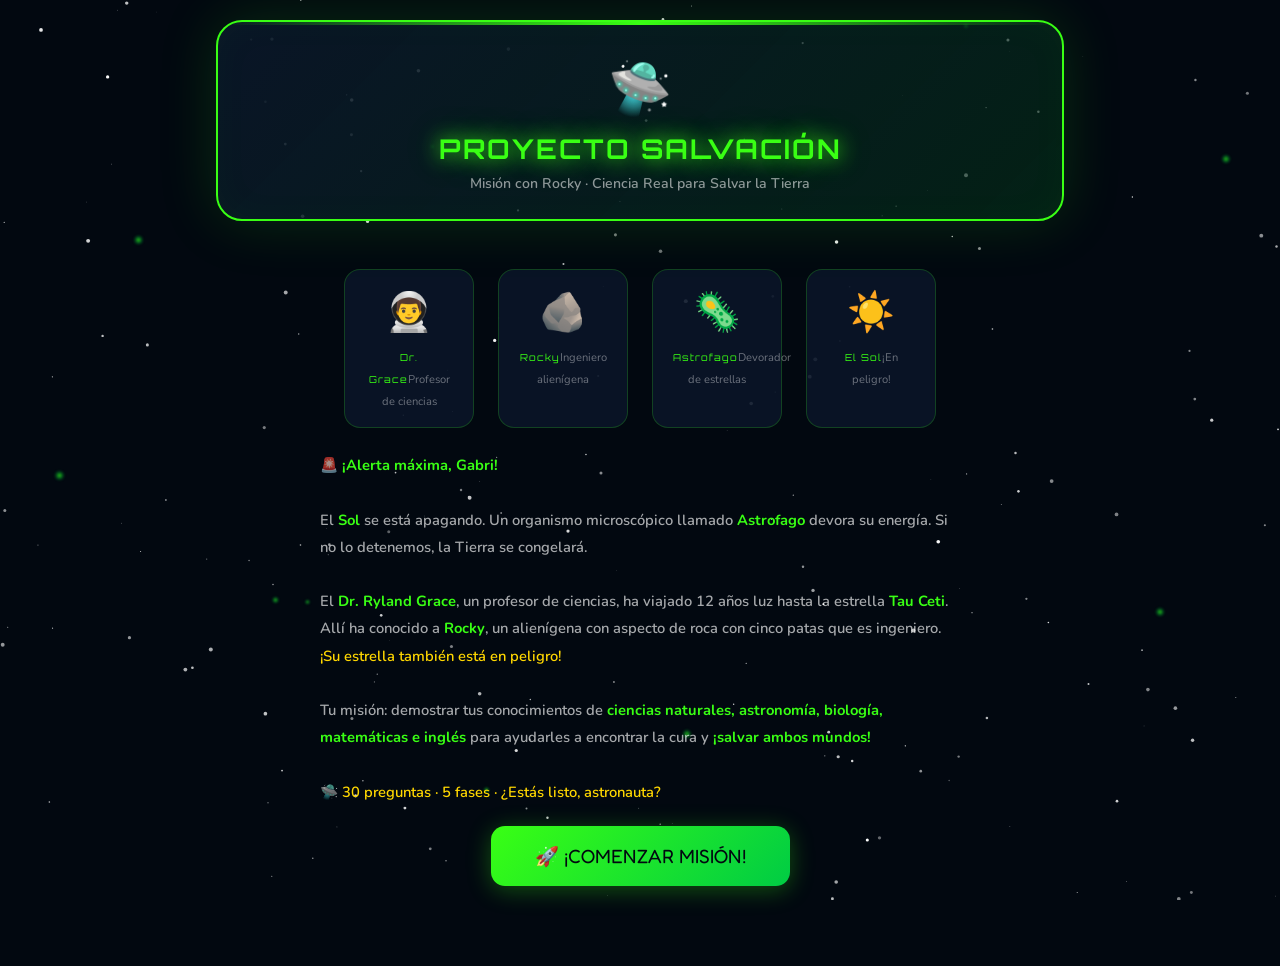
==== proyecto-salvacion-gabri.html @ c3a0a015 "Add files via upload" ====
<!DOCTYPE html>
<html lang="es">
<head>
    <meta charset="UTF-8">
    <meta name="viewport" content="width=device-width, initial-scale=1.0">
    <title>🛸 Proyecto Salvación: Misión con Rocky</title>
    <link href="https://fonts.googleapis.com/css2?family=Fredoka+One&family=Nunito:wght@400;600;700;900&family=Orbitron:wght@400;700;900&display=swap" rel="stylesheet">
    <style>
        *{margin:0;padding:0;box-sizing:border-box}
        body{font-family:'Nunito',sans-serif;background:#020810;color:white;min-height:100vh;overflow-x:hidden}
        canvas#sf{position:fixed;inset:0;z-index:0;pointer-events:none}
        .ap{position:fixed;border-radius:50%;pointer-events:none;z-index:1;background:radial-gradient(circle,rgba(57,255,20,.8),rgba(0,200,50,.4),transparent 70%);filter:blur(1px);animation:af 10s ease-in-out infinite}
        @keyframes af{0%,100%{transform:translateY(0) translateX(0) scale(1);opacity:.25}25%{transform:translateY(-30px) translateX(15px) scale(1.2);opacity:.5}50%{transform:translateY(-15px) translateX(-10px) scale(.9);opacity:.35}75%{transform:translateY(-45px) translateX(20px) scale(1.1);opacity:.55}}
        .pw{position:relative;z-index:2;max-width:880px;margin:0 auto;padding:20px 16px 60px}
        .hdr{text-align:center;padding:32px 24px 26px;background:linear-gradient(135deg,rgba(10,22,40,.95),rgba(5,50,25,.6));border:2px solid #39ff14;border-radius:26px;box-shadow:0 0 60px rgba(57,255,20,.15),inset 0 0 40px rgba(57,255,20,.03);margin-bottom:24px;position:relative;overflow:hidden}
        .hdr::before{content:'';position:absolute;top:0;left:0;right:0;height:3px;background:linear-gradient(90deg,transparent,#39ff14,transparent)}
        .hdr .ship{font-size:3.2rem;display:block;margin-bottom:6px;animation:sb 3s ease-in-out infinite}
        @keyframes sb{0%,100%{transform:translateY(0) rotate(-2deg)}50%{transform:translateY(-14px) rotate(2deg)}}
        .hdr h1{font-family:'Orbitron',sans-serif;font-size:clamp(1.1rem,3.8vw,1.7rem);color:#39ff14;text-shadow:0 0 20px #39ff14,0 0 40px rgba(57,255,20,.3);letter-spacing:2px;line-height:1.4}
        .hdr .sub{color:rgba(255,255,255,.55);font-size:.88rem;font-weight:600;margin-top:6px}
        .gal{display:grid;grid-template-columns:repeat(3,1fr);gap:10px;margin:20px 0;border-radius:14px;overflow:hidden}
        .gal img{width:100%;height:120px;object-fit:cover;border-radius:10px;border:1px solid rgba(57,255,20,.15);transition:all .3s}
        .gal img:hover{border-color:#39ff14;transform:scale(1.03)}
        @media(max-width:500px){.gal{grid-template-columns:1fr 1fr}}
        .cr{display:flex;justify-content:center;gap:24px;margin:24px 0;flex-wrap:wrap}
        .cc{background:rgba(10,22,40,.9);border:1px solid rgba(57,255,20,.2);border-radius:16px;padding:16px 20px;text-align:center;width:130px;transition:all .3s}
        .cc:hover{border-color:#39ff14;transform:translateY(-4px);box-shadow:0 8px 24px rgba(57,255,20,.15)}
        .cc .emo{font-size:2.4rem;display:block;margin-bottom:6px}
        .cc .nm{font-family:'Orbitron',sans-serif;font-size:.6rem;color:#39ff14;letter-spacing:1px}
        .cc .ds{font-size:.7rem;color:rgba(255,255,255,.4);margin-top:4px}
        .story{font-size:.92rem;line-height:1.85;color:rgba(255,255,255,.65);font-weight:600;max-width:640px;margin:16px auto;text-align:left}
        .story strong{color:#39ff14}.story em{color:#ffd700;font-style:normal}
        .st{display:grid;grid-template-columns:auto 1fr auto;gap:16px;align-items:center;padding:14px 20px;background:rgba(10,22,40,.92);border:1px solid rgba(57,255,20,.25);border-radius:14px;margin-bottom:16px}
        .ht{font-size:1.2rem;letter-spacing:2px}
        .po{height:18px;background:rgba(0,0,0,.5);border-radius:9px;border:1px solid rgba(57,255,20,.2);overflow:hidden}
        .pi{height:100%;border-radius:9px;transition:width .6s cubic-bezier(.4,0,.2,1);background:linear-gradient(90deg,#39ff14,#00ff88);box-shadow:0 0 10px #39ff14;position:relative}
        .pi::after{content:'';position:absolute;top:2px;left:4px;right:4px;height:5px;background:rgba(255,255,255,.25);border-radius:4px}
        .prw{position:relative}
        .pl{position:absolute;right:8px;top:50%;transform:translateY(-50%);font-size:.65rem;font-weight:900;color:rgba(255,255,255,.5)}
        .sb{background:rgba(57,255,20,.1);border:1px solid rgba(57,255,20,.3);border-radius:10px;padding:6px 14px;text-align:center}
        .sb .n{font-family:'Orbitron',sans-serif;font-size:1.1rem;color:#39ff14;font-weight:900}
        .sb .l{font-size:.6rem;color:rgba(255,255,255,.4);text-transform:uppercase;letter-spacing:1px}
        .ph{text-align:center;padding:10px;margin-bottom:16px}
        .ph span{font-family:'Orbitron',sans-serif;font-size:.72rem;color:#39ff14;letter-spacing:3px;text-transform:uppercase;background:rgba(57,255,20,.08);padding:6px 18px;border-radius:20px;border:1px solid rgba(57,255,20,.15)}
        .qc{background:rgba(10,22,40,.94);border:2px solid rgba(57,255,20,.3);border-radius:22px;overflow:hidden;box-shadow:0 4px 40px rgba(57,255,20,.08);animation:ci .4s ease-out;margin-bottom:18px}
        @keyframes ci{from{opacity:0;transform:translateY(20px)}to{opacity:1;transform:translateY(0)}}
        .qi{width:100%;height:160px;object-fit:cover;display:block;border-bottom:1px solid rgba(57,255,20,.15)}
        .qb{padding:24px 22px 22px}
        .qn{font-family:'Orbitron',sans-serif;font-size:.68rem;color:rgba(57,255,20,.5);letter-spacing:2px;margin-bottom:6px}
        .eb{display:inline-block;background:rgba(0,100,255,.15);border:1px solid rgba(0,150,255,.4);border-radius:6px;padding:2px 8px;font-size:.65rem;font-weight:800;color:#4da6ff;margin-bottom:8px;letter-spacing:1px}
        .qx{font-size:.82rem;color:rgba(255,255,255,.45);font-weight:600;margin-bottom:10px;padding:10px 14px;background:rgba(57,255,20,.04);border-radius:10px;border-left:3px solid rgba(57,255,20,.2);line-height:1.5}
        .qx .fun{color:#ffd700}
        .qt{font-size:1.1rem;font-weight:700;line-height:1.6;margin-bottom:20px;color:rgba(255,255,255,.92)}
        .opts{display:flex;flex-direction:column;gap:10px}
        .opt{display:flex;align-items:center;gap:14px;padding:14px 18px;background:rgba(0,0,0,.3);border:2px solid rgba(57,255,20,.2);border-radius:14px;cursor:pointer;transition:all .25s;font-size:1rem;font-weight:600}
        .opt:hover{border-color:rgba(57,255,20,.5);transform:translateX(4px)}
        .opt.sel{background:rgba(57,255,20,.12);border-color:#39ff14;box-shadow:0 0 16px rgba(57,255,20,.15)}
        .opt.ok{background:rgba(0,255,100,.15);border-color:#00ff64;box-shadow:0 0 20px rgba(0,255,100,.2)}
        .opt.ko{background:rgba(255,50,50,.15);border-color:#ff3232;box-shadow:0 0 20px rgba(255,50,50,.2)}
        .dot{width:22px;height:22px;border-radius:50%;border:2px solid rgba(57,255,20,.35);flex-shrink:0;display:flex;align-items:center;justify-content:center;transition:all .2s}
        .opt.sel .dot{border-color:#39ff14;background:#39ff14}
        .opt.sel .dot::after{content:'';width:8px;height:8px;border-radius:50%;background:#020810}
        .chk{width:22px;height:22px;border-radius:6px;border:2px solid rgba(57,255,20,.35);flex-shrink:0;display:flex;align-items:center;justify-content:center;transition:all .2s;font-size:.75rem}
        .opt.sel .chk{border-color:#39ff14;background:#39ff14;color:#020810}
        .mg{display:grid;grid-template-columns:1fr 1fr;gap:16px}
        .mc h4{text-align:center;font-family:'Orbitron',sans-serif;font-size:.68rem;color:#39ff14;letter-spacing:2px;margin-bottom:10px}
        .mi{padding:12px;background:rgba(0,0,0,.3);border:2px solid rgba(57,255,20,.2);border-radius:10px;text-align:center;cursor:pointer;transition:all .25s;font-weight:700;font-size:.9rem;margin-bottom:8px}
        .mi:hover{background:rgba(57,255,20,.08);transform:scale(1.03)}
        .mi.sel{background:rgba(57,255,20,.15);border-color:#39ff14;box-shadow:0 0 12px rgba(57,255,20,.2)}
        .mi.done{background:rgba(0,255,100,.1);border-color:#00ff64;opacity:.65;pointer-events:none}
        .ia{width:100%;padding:14px 18px;font-size:1.1rem;font-weight:700;background:rgba(0,0,0,.35);border:2px solid rgba(57,255,20,.3);border-radius:14px;color:white;outline:none;font-family:'Nunito',sans-serif}
        .ia:focus{border-color:#39ff14;box-shadow:0 0 16px rgba(57,255,20,.15)}
        .br{text-align:center;margin:20px 0;display:flex;justify-content:center;gap:12px;flex-wrap:wrap}
        .btn{padding:14px 34px;border-radius:14px;font-family:'Fredoka One',cursive;font-size:1.05rem;cursor:pointer;transition:all .25s;border:none;text-decoration:none;display:inline-block}
        .bg{background:linear-gradient(135deg,#39ff14,#00cc44);color:#020810;box-shadow:0 4px 24px rgba(57,255,20,.3)}
        .bg:hover{transform:scale(1.05);box-shadow:0 6px 32px rgba(57,255,20,.5)}
        .bg:disabled{background:#222;color:#555;cursor:not-allowed;box-shadow:none;transform:none}
        .ba{background:rgba(57,255,20,.1);border:2px solid #39ff14;color:#39ff14}
        .ba:hover{background:rgba(57,255,20,.2)}
        .fb{padding:16px 20px;border-radius:14px;font-size:1rem;font-weight:700;text-align:center;margin:16px 0;display:none;animation:fi .3s ease-out}
        @keyframes fi{from{opacity:0;transform:scale(.95)}to{opacity:1;transform:scale(1)}}
        .fb.ok{display:block;background:rgba(0,255,100,.1);border:2px solid rgba(0,255,100,.3);color:#00ff88}
        .fb.ko{display:block;background:rgba(255,50,50,.1);border:2px solid rgba(255,50,50,.3);color:#ff6464}
        .fn{display:none;text-align:center;padding:30px 10px}
        .fn.on{display:block}
        .fn .big{font-size:4.5rem;animation:sb 2s ease-in-out infinite}
        .fn h2{font-family:'Orbitron',sans-serif;font-size:clamp(1.1rem,3.5vw,1.7rem);color:#39ff14;text-shadow:0 0 30px #39ff14;margin:14px 0}
        .fn .sc{font-size:2.2rem;font-weight:900;color:#00ff88;margin:10px 0}
        .fn .ms{font-size:.95rem;color:rgba(255,255,255,.65);font-weight:600;line-height:1.7;max-width:500px;margin:14px auto}
        .fn .rq{font-style:italic;color:#ffd700;font-size:1.1rem;margin:16px auto;padding:14px 20px;background:rgba(255,215,0,.06);border:1px solid rgba(255,215,0,.2);border-radius:12px;max-width:440px}
        .hd{display:none!important}
        .cf{position:fixed;top:-10px;z-index:100;pointer-events:none;animation:cfl 3s ease-out forwards}
        @keyframes cfl{0%{transform:translateY(0) rotate(0);opacity:1}100%{transform:translateY(100vh) rotate(720deg);opacity:0}}
        @media(max-width:500px){.mg{grid-template-columns:1fr}.st{grid-template-columns:1fr;gap:10px;text-align:center}}
    </style>
</head>
<body>
<canvas id="sf"></canvas>
<div class="pw">
<div id="intro" class="intro">
    <div class="hdr"><span class="ship">🛸</span><h1>PROYECTO SALVACIÓN</h1><p class="sub">Misión con Rocky · Ciencia Real para Salvar la Tierra</p></div>
    <div class="gal">
        <img src="img/grace.jpg" alt="Dr. Grace" onerror="this.style.display='none'">
        <img src="img/rocky.jpg" alt="Rocky" onerror="this.style.display='none'">
        <img src="img/nave.jpg" alt="Nave Hail Mary" onerror="this.style.display='none'">
    </div>
    <div class="cr">
        <div class="cc"><span class="emo">👨‍🚀</span><span class="nm">Dr. Grace</span><span class="ds">Profesor de ciencias</span></div>
        <div class="cc"><span class="emo">🪨</span><span class="nm">Rocky</span><span class="ds">Ingeniero alienígena</span></div>
        <div class="cc"><span class="emo">🦠</span><span class="nm">Astrofago</span><span class="ds">Devorador de estrellas</span></div>
        <div class="cc"><span class="emo">☀️</span><span class="nm">El Sol</span><span class="ds">¡En peligro!</span></div>
    </div>
    <div class="story">
        <p>🚨 <strong>¡Alerta máxima, Gabri!</strong></p><br>
        <p>El <strong>Sol</strong> se está apagando. Un organismo microscópico llamado <strong>Astrofago</strong> devora su energía. Si no lo detenemos, la Tierra se congelará.</p><br>
        <p>El <strong>Dr. Ryland Grace</strong>, un profesor de ciencias, ha viajado 12 años luz hasta la estrella <strong>Tau Ceti</strong>. Allí ha conocido a <strong>Rocky</strong>, un alienígena con aspecto de roca con cinco patas que es ingeniero. <em>¡Su estrella también está en peligro!</em></p><br>
        <p>Tu misión: demostrar tus conocimientos de <strong>ciencias naturales, astronomía, biología, matemáticas e inglés</strong> para ayudarles a encontrar la cura y <strong>¡salvar ambos mundos!</strong></p><br>
        <p>🛸 <em>30 preguntas · 5 fases · ¿Estás listo, astronauta?</em></p>
    </div>
    <div class="br"><button class="btn bg" onclick="startGame()" style="font-size:1.2rem;padding:18px 44px">🚀 ¡COMENZAR MISIÓN!</button></div>
</div>

<div id="game" class="hd">
    <div class="hdr" style="padding:14px 18px;margin-bottom:16px"><h1 style="font-size:clamp(.85rem,2.8vw,1.1rem)">🛸 PROYECTO SALVACIÓN: MISIÓN CON ROCKY</h1></div>
    <div class="st">
        <div class="ht" id="hearts">❤️❤️❤️</div>
        <div class="prw"><div class="po"><div class="pi" id="pbar" style="width:0%"></div></div><div class="pl" id="plbl">0/30</div></div>
        <div class="sb"><div class="n" id="scr">0</div><div class="l">Aciertos</div></div>
    </div>
    <div class="ph" id="phase"><span>FASE 1</span></div>
    <div id="qa"></div>
    <div class="fb" id="fb"></div>
    <div class="br"><button class="btn bg" id="bc" onclick="check()">🔍 VERIFICAR</button><button class="btn ba hd" id="bn" onclick="next()">➡️ SIGUIENTE</button></div>
</div>

<div id="final" class="fn">
    <div class="big">🌍🛸🪨</div>
    <h2 id="ft"></h2><div class="sc" id="fs"></div>
    <div class="rq" id="fq"></div><p class="ms" id="fm"></p>
    <div class="br"><button class="btn bg" onclick="location.reload()">🔄 NUEVA MISIÓN</button><a href="index.html" class="btn ba">🏠 Volver al Rincón</a></div>
</div>
</div>

<script>
const cv=document.getElementById('sf'),cx=cv.getContext('2d');let S=[];
function iS(){cv.width=innerWidth;cv.height=innerHeight;S=[];for(let i=0;i<200;i++)S.push({x:Math.random()*cv.width,y:Math.random()*cv.height,r:Math.random()*1.8+.2,s:Math.random()*.3+.05,b:Math.random()})}
function dS(){cx.clearRect(0,0,cv.width,cv.height);S.forEach(s=>{s.b+=s.s;if(s.b>1||s.b<0)s.s*=-1;cx.beginPath();cx.arc(s.x,s.y,s.r,0,Math.PI*2);cx.fillStyle=`rgba(255,255,255,${Math.abs(s.b)*.7+.1})`;cx.fill()});requestAnimationFrame(dS)}
iS();dS();addEventListener('resize',iS);
for(let i=0;i<10;i++){const p=document.createElement('div');p.className='ap';const sz=4+Math.random()*12;p.style.cssText=`width:${sz}px;height:${sz}px;left:${Math.random()*100}%;top:${Math.random()*100}%;animation-delay:${Math.random()*8}s;animation-duration:${8+Math.random()*6}s`;document.body.appendChild(p)}

let cur=0,score=0,hearts=3,selO=null,mS={};
const PH=[{n:"FASE 1: DESPERTAR EN LA NAVE",i:"😴"},{n:"FASE 2: CIENCIAS NATURALES A BORDO",i:"🔬"},{n:"FASE 3: CONOCIENDO A ROCKY",i:"🪨"},{n:"FASE 4: ESTRELLAS Y PLANETAS",i:"⭐"},{n:"FASE 5: MISIÓN FINAL — SALVAR LA TIERRA",i:"🌍"}];

const Q=[
// F1: DESPERTAR (6)
{p:0,cx:"Grace despierta solo en la nave sin recordar nada. Lo primero que hace es medir cosas, como un buen científico.",q:"🔬 ¿Cuál es el primer paso del método científico?",t:"m",o:["Experimentar","Observar","Concluir","Publicar un libro"],a:1},
{p:0,cx:"La nave gira para crear gravedad artificial cuando los motores están apagados. ¡Como un tiovivo gigante!",q:"🔄 ¿Por qué sentimos que algo nos empuja hacia fuera cuando giramos rápido?",t:"m",o:["Por el viento","Por la fuerza centrífuga","Por la gravedad de la Luna","Por el magnetismo"],a:1},
{p:0,cx:"Grace tiene 360 raciones de comida. Come 2 al día. ¡Tiene que calcular bien!",q:"🧮 ¿Para cuántos días le alcanza la comida? (360 ÷ 2)",t:"i",a:"180"},
{p:0,cx:"El agua en la nave se recicla. ¡En la Tierra también se recicla de forma natural!",q:"💧 ¿Cómo se llama el proceso natural en el que el agua se evapora, forma nubes y vuelve a caer como lluvia?",t:"m",o:["Ciclo del agua","Fotosíntesis","Digestión","Combustión"],a:0},
{p:0,cx:"Grace comprueba la temperatura: 22°C. Perfecto. Pero necesita recordar datos básicos de ciencias.",q:"🌡️ ¿A cuántos grados centígrados se congela el agua pura?",t:"i",a:"0"},
{p:0,cx:"En la nave todo flota cuando los motores se apagan. ¡Como los astronautas de la Estación Espacial!",q:"🧊 ¿Cuáles son los tres estados principales de la materia?",t:"m",o:["Sólido, líquido y gaseoso","Caliente, templado y frío","Grande, mediano y pequeño","Duro, blando y elástico"],a:0},

// F2: CIENCIAS NATURALES (6)
{p:1,cx:"Grace cultiva algas en el laboratorio para producir oxígeno. Las plantas también producen oxígeno.",q:"🌱 ¿Cómo se llama el proceso por el que las plantas producen oxígeno usando la luz del sol?",t:"m",o:["Respiración","Fotosíntesis","Fermentación","Evaporación"],a:1},
{p:1,cx:"Grace analiza el Astrofago al microscopio. Es un organismo unicelular, como las bacterias.",q:"🔬 ¿Qué instrumento se usa para ver cosas muy pequeñas como las células?",t:"m",o:["Telescopio","Microscopio","Periscopio","Estetoscopio"],a:1},
{p:1,cx:"Hay seres vivos que sobreviven en volcanes, en hielo o incluso en el espacio. Se llaman extremófilos.",q:"🐻 ¿Cuál de estos animales REALES puede sobrevivir en el vacío del espacio?",t:"m",o:["La cucaracha","El oso polar","El tardígrado (oso de agua)","El delfín"],a:2},
{p:1,cx:"En el cuerpo de Grace, la sangre lleva oxígeno a todas las células. El corazón la bombea sin parar.",q:"❤️ ¿Cuál es el órgano que bombea la sangre por todo nuestro cuerpo?",t:"m",o:["Los pulmones","El estómago","El corazón","El cerebro"],a:2},
{p:1,cx:"Grace necesita saber qué gases hay en la nave para poder respirar bien.",q:"🌬️ ¿Cuál es el gas más abundante en la atmósfera de la Tierra?",t:"m",o:["Oxígeno","Dióxido de carbono","Nitrógeno","Hidrógeno"],a:2},
{p:1,cx:"Los seres vivos se organizan en reinos. Grace clasifica los organismos que encuentra.",q:"🧬 Conecta cada ser vivo con su reino:",t:"x",pairs:[{l:"Roble",r:"Planta"},{l:"Bacteria",r:"Monera"},{l:"Seta",r:"Hongo"}]},

// F3: ROCKY (6) — película + humor
{p:2,cx:"<span class='fun'>🎬 ¡Curiosidad de la peli!</span> Rocky NO es CGI. ¡Es una marioneta real operada por 5 titiriteros con la técnica japonesa Bunraku!",q:"🪨 En la película, ¿cuántos titiriteros mueven a Rocky?",t:"m",o:["1","3","5","10"],a:2,img:"img/rocky.jpg"},
{p:2,cx:"Rocky no tiene ojos. En su planeta la atmósfera es tan densa que no deja pasar la luz. 'Ve' con sonido, igual que los murciélagos.",q:"🦇 ¿Cómo se llama la capacidad de orientarse usando el eco del sonido?",t:"m",o:["Telepatía","Ecolocalización","Magnetismo","Visión nocturna"],a:1},
{p:2,cx:"<span class='fun'>🎬 ¡Momento divertido!</span> Cuando Rocky está contento, da golpecitos con sus patas y hace sonidos musicales. Grace le enseña a chocar los puños: '¡Fist my bump!'",q:"🎵 ¿Cómo se comunica Rocky con Grace?",t:"m",o:["Escribiendo en papel","Con acordes musicales","Por telepatía","Hablando en español"],a:1},
{p:2,cx:"Rocky respira amoníaco y vive a temperaturas altísimas. ¡Es muy diferente a nosotros!",q:"🩸 Conecta cada ser con lo que tiene en su sangre:",t:"x",pairs:[{l:"Humanos",r:"Hierro (roja)"},{l:"Rocky",r:"Mercurio (plateada)"},{l:"Pulpos",r:"Cobre (azul)"}]},
{p:2,cx:"<span class='fun'>🎬 ¡Curiosidad!</span> La película la dirigen Phil Lord y Chris Miller, los mismos directores de Spider-Man: Into the Spider-Verse y The LEGO Movie.",q:"🎬 ¿Qué actor interpreta al Dr. Grace en la película Proyecto Salvación?",t:"m",o:["Tom Hanks","Chris Pratt","Ryan Gosling","Brad Pitt"],a:2,img:"img/grace.jpg"},
{p:2,cx:"Grace y Rocky construyen un túnel de xenonita entre sus naves. Cada uno respira gases diferentes.",q:"💎 ¿Cuál de estos es el material más duro que conocemos en la Tierra?",t:"m",o:["Acero","Titanio","Diamante","Grafeno"],a:2},

// F4: ESTRELLAS Y PLANETAS (6)
{p:3,cx:"Tau Ceti es una estrella REAL. Puedes verla en el cielo en la constelación de Cetus (la Ballena). Está a 11,9 años luz.",q:"⭐ ¿Qué es un año luz?",t:"m",o:["El tiempo que tarda la Tierra en girar","La distancia que recorre la luz en un año","Un año en el planeta Luz","365 días de sol"],a:1},
{p:3,cx:"La Zona Habitable es donde la temperatura permite agua líquida. ¡Como Ricitos de Oro: ni muy caliente, ni muy fría!",q:"💧 ¿Qué planeta de nuestro sistema solar está en la zona habitable?",t:"m",o:["Venus","La Tierra","Júpiter","Mercurio"],a:1},
{p:3,cx:"El Sol es una estrella mediana. Hay estrellas gigantes rojas y enanas rojas, mucho más pequeñas.",q:"☀️ ¿Qué tipo de astro es el Sol?",t:"m",o:["Un planeta","Una estrella","Un satélite","Un asteroide"],a:1},
{p:3,cx:"Cuando la luz blanca pasa a través de un prisma de cristal, se separa en todos los colores del arcoíris.",q:"🌈 ¿Cuántos colores principales tiene el arcoíris?",t:"m",o:["5","6","7","10"],a:2},
{p:3,cx:"El sistema de Rocky tiene TRES estrellas orbitando juntas. ¡Imagina ver tres soles en el cielo!",q:"🌟 ¿Cuántos planetas tiene nuestro sistema solar?",t:"i",a:"8"},
{p:3,cx:"Venus, la Tierra y Marte están a diferentes distancias del Sol. El orden importa para la temperatura.",q:"🚀 ¿Cuál es el orden correcto desde el Sol: Venus, Tierra, Marte?",t:"m",o:["Venus → Tierra → Marte","Tierra → Venus → Marte","Marte → Tierra → Venus","Venus → Marte → Tierra"],a:0},

// F5: MISIÓN FINAL (6) — mix + English
{p:4,cx:"Grace cultiva 45 kg de Taumoeba al día. Necesita 900 kg en total para la cura.",q:"🧮 ¿Cuántos días necesita Grace para tener 900 kg? (900 ÷ 45)",t:"i",a:"20"},
{p:4,cx:"Grace needs to send probes back to Earth. The probes are named after The Beatles!",q:"🇬🇧 ENGLISH: What are the first names of The Beatles?",t:"m",o:["John, Paul, George & Ringo","Mick, Keith, Ron & Charlie","Freddie, Brian, Roger & John","Bono, Edge, Adam & Larry"],a:0,eng:true},
{p:4,cx:"Rocky communicates using musical sounds. He remembers every word after hearing it just once!",q:"🇬🇧 ENGLISH: How does Rocky 'see' without eyes?",t:"m",o:["He uses magnets","He uses echolocation (sound)","He uses telepathy","He reads Braille"],a:1,eng:true},
{p:4,cx:"Light is the fastest thing in the universe. Nothing can travel faster!",q:"🇬🇧 ENGLISH: Light travels at approximately 300,000 ___ per second.",t:"m",o:["meters","miles","kilometers","centimeters"],a:2,eng:true},
{p:4,cx:"<span class='fun'>🎬 ¡Final de la peli!</span> Grace elige salvar a Rocky en vez de volver a la Tierra. Años después, vive en el planeta de Rocky enseñando ciencias a niños eridianos.",q:"❤️ ¿Qué valor demuestra Grace al sacrificarse por su amigo Rocky?",t:"m",o:["Cobardía","Egoísmo","Amistad y generosidad","Indiferencia"],a:2,img:"img/rocky-grace.jpg"},
{p:4,cx:"¡Última transmisión! Las sondas llevan la cura hacia la Tierra. Solo queda una pregunta para completar la misión...",q:"🌍 Selecciona los DOS gases principales de nuestra atmósfera:",t:"c",o:["Nitrógeno (78%)","Dióxido de carbono","Oxígeno (21%)","Helio","Metano"],a:[0,2]}
];

function startGame(){document.getElementById('intro').classList.add('hd');document.getElementById('game').classList.remove('hd');loadQ()}
function loadQ(){
    const q=Q[cur],ph=q.p;
    document.getElementById('phase').innerHTML=`<span>${PH[ph].i} ${PH[ph].n}</span>`;
    document.getElementById('plbl').textContent=`${cur+1}/${Q.length}`;
    document.getElementById('pbar').style.width=((cur/Q.length)*100)+'%';
    document.getElementById('scr').textContent=score;
    document.getElementById('fb').className='fb';
    document.getElementById('bc').classList.remove('hd');
    document.getElementById('bn').classList.add('hd');
    selO=null;mS={};
    let h=`<div class="qc">`;
    if(q.img)h+=`<img class="qi" src="${q.img}" alt="" onerror="this.style.display='none'">`;
    h+=`<div class="qb"><div class="qn">TRANSMISIÓN ${cur+1} DE ${Q.length}</div>`;
    if(q.eng)h+=`<span class="eb">🇬🇧 ENGLISH QUESTION</span>`;
    h+=`<div class="qx">📡 ${q.cx}</div><div class="qt">${q.q}</div>`;
    if(q.t==='m'){h+='<div class="opts">';q.o.forEach((o,i)=>{h+=`<label class="opt" onclick="pO(${i})"><span class="dot"></span>${o}</label>`});h+='</div>'}
    else if(q.t==='i'){h+=`<input class="ia" id="inp" type="text" placeholder="Escribe tu respuesta..." autocomplete="off" onkeydown="if(event.key==='Enter')check()">`}
    else if(q.t==='c'){h+='<div class="opts">';q.o.forEach((o,i)=>{h+=`<label class="opt" onclick="tC(this)"><span class="chk"></span>${o}</label>`});h+='</div>'}
    else if(q.t==='x'){const rs=[...q.pairs.map(p=>p.r)].sort(()=>Math.random()-.5);
        h+=`<div class="mg"><div class="mc"><h4>CONCEPTO</h4>`;q.pairs.forEach((p,i)=>{h+=`<div class="mi" data-s="l" data-i="${i}" onclick="pM(this)">${p.l}</div>`});
        h+=`</div><div class="mc"><h4>DEFINICIÓN</h4>`;rs.forEach(r=>{h+=`<div class="mi" data-s="r" data-v="${r}" onclick="pM(this)">${r}</div>`});
        h+=`</div></div>`;mS={sl:null,sr:null,d:0,t:q.pairs.length}}
    h+=`</div></div>`;document.getElementById('qa').innerHTML=h}

function pO(i){document.querySelectorAll('.opt').forEach(o=>o.classList.remove('sel'));document.querySelectorAll('.opt')[i].classList.add('sel');selO=i}
function tC(el){el.classList.toggle('sel')}
function pM(el){
    const s=el.dataset.s;if(el.classList.contains('done'))return;
    if(s==='l'){document.querySelectorAll('[data-s="l"]').forEach(e=>e.classList.remove('sel'));el.classList.add('sel');mS.sl=+el.dataset.i}
    else{document.querySelectorAll('[data-s="r"]').forEach(e=>e.classList.remove('sel'));el.classList.add('sel');mS.sr=el.dataset.v}
    if(mS.sl!==null&&mS.sr!==null){
        if(Q[cur].pairs[mS.sl].r===mS.sr){mS.d++;document.querySelector(`[data-s="l"][data-i="${mS.sl}"]`).classList.add('done');document.querySelector(`[data-s="r"][data-v="${mS.sr}"]`).classList.add('done')}
        else{document.querySelectorAll('.mi.sel').forEach(e=>{e.style.borderColor='#ff3232';setTimeout(()=>{e.style.borderColor='';e.classList.remove('sel')},500)})}
        document.querySelectorAll('.mi').forEach(e=>e.classList.remove('sel'));mS.sl=null;mS.sr=null;
        if(mS.d===mS.t)setTimeout(()=>{sFb(true);aft()},300)}}

function check(){
    const q=Q[cur];let ok=false;
    if(q.t==='m'){if(selO===null)return;ok=selO===q.a;document.querySelectorAll('.opt').forEach((o,i)=>{o.style.pointerEvents='none';if(i===q.a)o.classList.add('ok');if(i===selO&&!ok)o.classList.add('ko')})}
    else if(q.t==='i'){const v=document.getElementById('inp').value.trim().replace(/\./g,'');ok=v===q.a;document.getElementById('inp').disabled=true}
    else if(q.t==='c'){const ck=[...document.querySelectorAll('.opt')].map((o,i)=>o.classList.contains('sel')?i:-1).filter(x=>x>=0);ok=q.a.length===ck.length&&q.a.every(a=>ck.includes(a));document.querySelectorAll('.opt').forEach(o=>o.style.pointerEvents='none')}
    else if(q.t==='x')return;
    sFb(ok);aft()}

function sFb(ok){const fb=document.getElementById('fb'),q=Q[cur];
    if(ok){score++;document.getElementById('scr').textContent=score;fb.className='fb ok';fb.textContent=['✅ ¡Correcto! Grace y Rocky avanzan.','✅ ¡Genial, astronauta!','✅ ¡Perfecto! Rocky dice: "¡Amigo listo!"','✅ ¡La misión progresa!'][Math.floor(Math.random()*4)]}
    else{hearts=Math.max(0,hearts-.5);uH();fb.className='fb ko';let ex='';if(q.t==='m')ex=' → Respuesta: '+q.o[q.a];else if(q.t==='i')ex=' → Respuesta: '+q.a;fb.textContent='❌ ¡Casi! No te rindas.'+ex}}

function aft(){document.getElementById('bc').classList.add('hd');document.getElementById('bn').classList.remove('hd');
    if(hearts<=0)setTimeout(()=>{alert('💔 ¡Se acabó el oxígeno! Los grandes científicos siempre lo intentan de nuevo.');location.reload()},1200)}
function next(){cur++;if(cur>=Q.length){sF();return}loadQ()}
function uH(){const f=Math.floor(hearts),hf=hearts%1!==0;let s='';for(let i=0;i<f;i++)s+='❤️';if(hf)s+='💔';if(!s)s='💀';document.getElementById('hearts').innerHTML=s}

function sF(){document.getElementById('game').classList.add('hd');const f=document.getElementById('final');f.classList.add('on');
    const pct=Math.round((score/Q.length)*100);document.getElementById('fs').textContent=`${score} / ${Q.length} — ${pct}%`;
    let t,m,rq;
    if(pct>=90){t='🌍🛸 ¡MISIÓN PERFECTA!';m='¡Has salvado la Tierra y Erid! El Sol brilla de nuevo. Eres un verdadero científico espacial.';rq='"¡Amigo listo! ¡Amigo bueno! ¡Fist my bump!" 🤜🪨'}
    else if(pct>=70){t='🚀 ¡MISIÓN CUMPLIDA!';m='Las sondas han llegado a la Tierra con la cura. ¡Buen trabajo, astronauta!';rq='"¡Amigo bueno! ¡Misión buena!" 🪨'}
    else if(pct>=50){t='⚠️ MISIÓN PARCIAL';m='Algunas sondas llegaron, pero necesitas más datos. ¡Repasa y vuelve a intentarlo!';rq='"Amigo... ¿estudiar más?" 🪨'}
    else{t='🔄 NECESITAS MÁS ENTRENAMIENTO';m='El Astrofago sigue avanzando... ¡Pero los científicos nunca se rinden!';rq='"No rendirse. Intentar otra vez." 🪨'}
    document.getElementById('ft').textContent=t;document.getElementById('fm').textContent=m;document.getElementById('fq').textContent=rq;cft()}

function cft(){const c=['#39ff14','#00ff88','#00ccff','#ff3232','#ffd700'];
for(let i=0;i<70;i++){setTimeout(()=>{const e=document.createElement('div');e.className='cf';const sz=6+Math.random()*10;e.style.cssText=`left:${Math.random()*100}%;background:${c[Math.floor(Math.random()*c.length)]};width:${sz}px;height:${sz}px;border-radius:${Math.random()>.5?'50%':'3px'};animation-delay:${Math.random()*.5}s`;document.body.appendChild(e);setTimeout(()=>e.remove(),3500)},i*35)}}
</script>
</body>
</html>
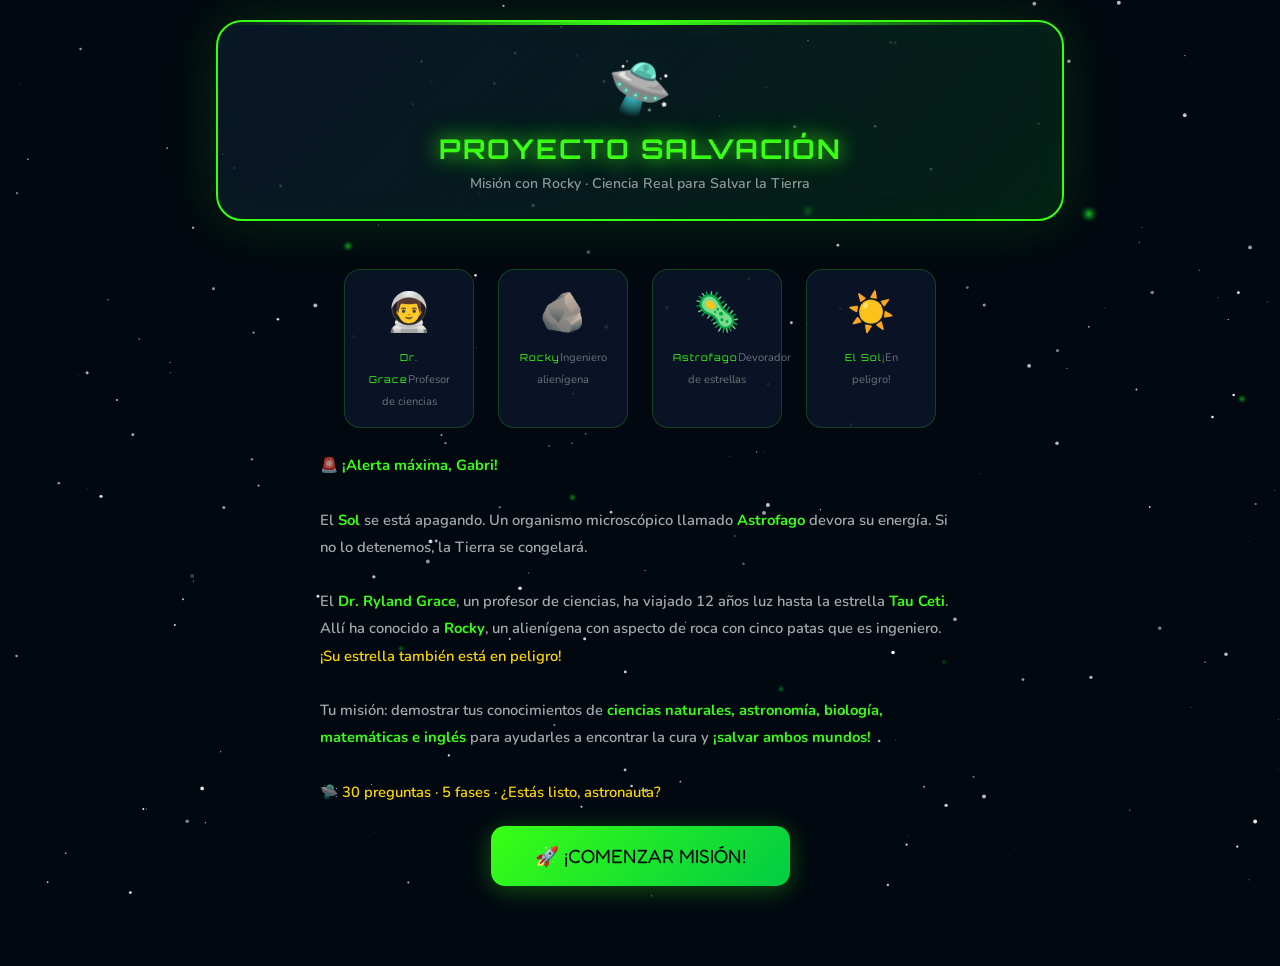
==== commit 29beb087: "Update proyecto-salvacion-gabri.html" ====
--- a/proyecto-salvacion-gabri.html
+++ b/proyecto-salvacion-gabri.html
@@ -189,7 +189,7 @@
 {p:4,cx:"Grace needs to send probes back to Earth. The probes are named after The Beatles!",q:"🇬🇧 ENGLISH: What are the first names of The Beatles?",t:"m",o:["John, Paul, George & Ringo","Mick, Keith, Ron & Charlie","Freddie, Brian, Roger & John","Bono, Edge, Adam & Larry"],a:0,eng:true},
 {p:4,cx:"Rocky communicates using musical sounds. He remembers every word after hearing it just once!",q:"🇬🇧 ENGLISH: How does Rocky 'see' without eyes?",t:"m",o:["He uses magnets","He uses echolocation (sound)","He uses telepathy","He reads Braille"],a:1,eng:true},
 {p:4,cx:"Light is the fastest thing in the universe. Nothing can travel faster!",q:"🇬🇧 ENGLISH: Light travels at approximately 300,000 ___ per second.",t:"m",o:["meters","miles","kilometers","centimeters"],a:2,eng:true},
-{p:4,cx:"<span class='fun'>🎬 ¡Final de la peli!</span> Grace elige salvar a Rocky en vez de volver a la Tierra. Años después, vive en el planeta de Rocky enseñando ciencias a niños eridianos.",q:"❤️ ¿Qué valor demuestra Grace al sacrificarse por su amigo Rocky?",t:"m",o:["Cobardía","Egoísmo","Amistad y generosidad","Indiferencia"],a:2,img:"img/rocky-grace.jpg"},
+{p:4,cx:"<span class='fun'>🎬 ¡Final de la peli!</span> Grace elige salvar a Rocky en vez de volver a la Tierra. Años después, vive en el planeta de Rocky enseñando ciencias a niños eridianos.",q:"❤️ ¿Qué valor demuestra Grace al sacrificarse por su amigo Rocky?",t:"m",o:["Cobardía","Egoísmo","Amistad y generosidad","Indiferencia"],a:2,img:"img/rocky-grace.png"},
 {p:4,cx:"¡Última transmisión! Las sondas llevan la cura hacia la Tierra. Solo queda una pregunta para completar la misión...",q:"🌍 Selecciona los DOS gases principales de nuestra atmósfera:",t:"c",o:["Nitrógeno (78%)","Dióxido de carbono","Oxígeno (21%)","Helio","Metano"],a:[0,2]}
 ];
 
